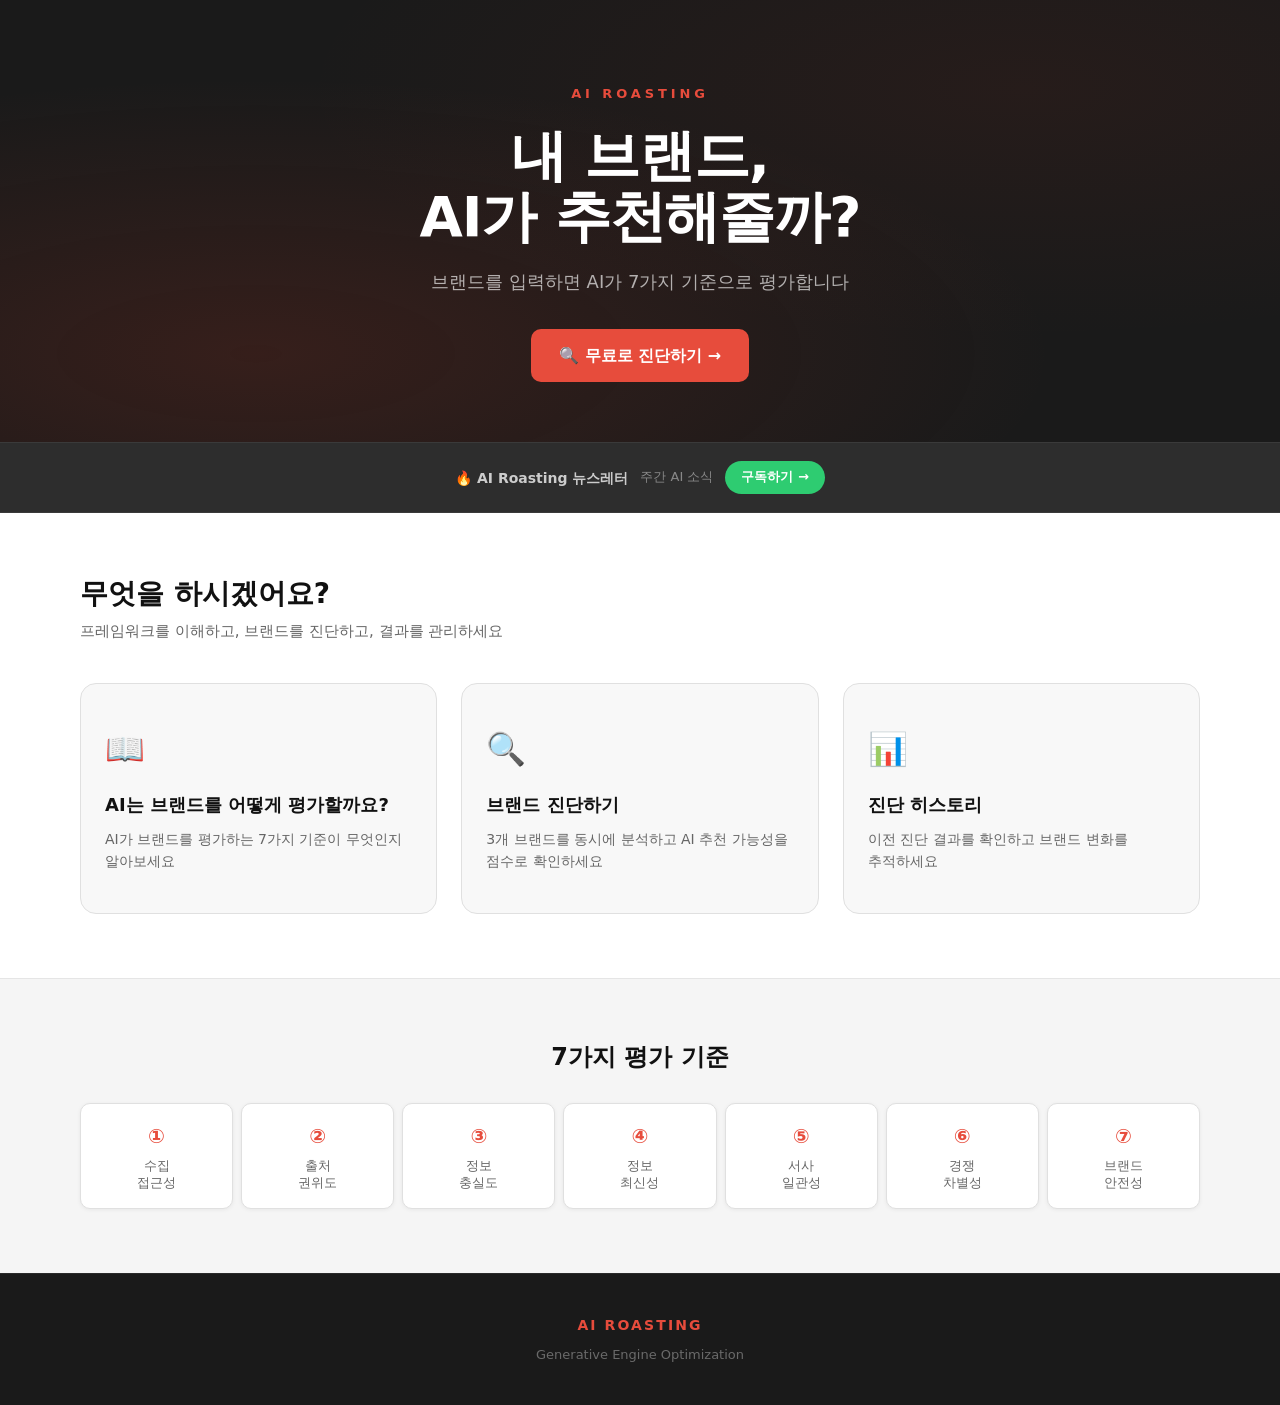
==== index.html @ 2e126e64 "Initial deploy: GEO 7-Pillar brand analysis site Co-Authored-By: Claude Sonnet 4.6 <noreply@anthropi" ====
<!DOCTYPE html>
<html lang="ko">
<head>
  <meta charset="UTF-8">
  <meta name="viewport" content="width=device-width, initial-scale=1.0">
  <title>GEO 7-Pillar 브랜드 평가</title>
  <meta name="description" content="AI가 추천하는 브랜드가 되기 위한 7가지 평가 기준. Claude AI로 브랜드를 분석하세요.">

  <!-- Open Graph -->
  <meta property="og:title" content="GEO 7-Pillar 브랜드 평가">
  <meta property="og:description" content="AI가 추천하는 브랜드가 되기 위한 7가지 평가 기준">
  <meta property="og:type" content="website">

  <!-- JSON-LD -->
  <script type="application/ld+json">
  {
    "@context": "https://schema.org",
    "@type": "WebApplication",
    "name": "GEO 7-Pillar 브랜드 평가",
    "description": "AI가 추천하는 브랜드가 되기 위한 7가지 평가 기준"
  }
  </script>

  <link rel="stylesheet" href="css/global.css">
  <link rel="stylesheet" href="css/layout.css">
  <link rel="stylesheet" href="css/components.css">
  <style>
    /* ===== 메인 페이지 전용 스타일 ===== */
    body {
      display: flex;
      flex-direction: column;
      min-height: 100vh;
    }

    /* 히어로 섹션 */
    .hero {
      background: #1a1a1a;
      position: relative;
      overflow: hidden;
      padding: 80px 0 60px;
      text-align: center;
    }

    .hero::before {
      content: '';
      position: absolute;
      top: 0; left: 0; right: 0; bottom: 0;
      background:
        radial-gradient(ellipse at 20% 80%, rgba(180, 50, 30, 0.18) 0%, transparent 55%),
        radial-gradient(ellipse at 80% 20%, rgba(180, 50, 30, 0.08) 0%, transparent 50%);
      pointer-events: none;
    }

    .hero .container {
      position: relative;
      z-index: 1;
    }

    .hero__tag {
      display: inline-block;
      font-size: 0.8125rem;
      font-weight: 700;
      letter-spacing: 0.3em;
      text-transform: uppercase;
      color: var(--red-accent);
      margin-bottom: 20px;
    }

    .hero__title {
      font-size: 3.5rem;
      font-weight: 800;
      line-height: 1.1;
      color: #ffffff;
      margin-bottom: 20px;
      letter-spacing: -0.02em;
    }

    .hero__sub {
      font-size: 1.125rem;
      color: rgba(255, 255, 255, 0.65);
      max-width: 480px;
      margin: 0 auto 32px;
    }

    .hero__cta {
      display: inline-flex;
      align-items: center;
      gap: 8px;
      padding: 14px 28px;
      background: var(--red-accent);
      color: white;
      border-radius: 10px;
      font-size: 1rem;
      font-weight: 700;
      text-decoration: none;
      transition: all var(--transition-fast);
    }

    .hero__cta:hover {
      background: var(--red-dark);
      color: white;
      transform: translateY(-2px);
      box-shadow: 0 6px 20px rgba(231, 76, 60, 0.35);
    }

    /* 뉴스레터 배너 */
    .newsletter-bar {
      background: #2d2d2d;
      border-top: 1px solid #3a3a3a;
      border-bottom: 1px solid #3a3a3a;
      padding: 18px 0;
    }

    .newsletter-bar .container {
      display: flex;
      align-items: center;
      justify-content: center;
      gap: 12px;
    }

    .newsletter-bar__label {
      font-size: 0.875rem;
      font-weight: 600;
      color: #cccccc;
      white-space: nowrap;
    }

    .newsletter-bar__desc {
      font-size: 0.8125rem;
      color: #888888;
    }

    .newsletter-bar__btn {
      display: inline-flex;
      align-items: center;
      padding: 6px 16px;
      background: var(--green-cta);
      color: white;
      border-radius: 20px;
      font-size: 0.8125rem;
      font-weight: 600;
      text-decoration: none;
      transition: all var(--transition-fast);
      white-space: nowrap;
    }

    .newsletter-bar__btn:hover {
      background: var(--green-dark);
      color: white;
    }

    /* 카드 섹션 */
    .cards-section {
      padding: 64px 0;
      flex: 1;
    }

    .cards-section__header {
      margin-bottom: 40px;
    }

    .cards-section__title {
      font-size: 1.75rem;
      font-weight: 700;
      margin-bottom: 8px;
      color: var(--text-primary);
    }

    .cards-section__title span {
      color: var(--red-accent);
    }

    .cards-section__sub {
      font-size: 0.9375rem;
      color: var(--text-muted);
    }

    /* Pillar 미리보기 */
    .pillars-preview {
      padding: 64px 0;
      background: #f5f5f5;
      border-top: 1px solid var(--border-subtle);
    }

    .pillars-preview__title {
      font-size: 1.5rem;
      font-weight: 700;
      margin-bottom: 32px;
      text-align: center;
    }

    .pillars-grid {
      display: grid;
      grid-template-columns: repeat(7, 1fr);
      gap: 8px;
    }

    .pillar-chip {
      position: relative;
      background: #ffffff;
      border: 1px solid var(--border-card);
      border-radius: 10px;
      padding: 16px 10px;
      text-align: center;
      transition: all var(--transition-base);
      box-shadow: 0 1px 4px rgba(0,0,0,0.06);
      cursor: default;
    }

    .pillar-chip:hover {
      border-color: var(--red-accent);
      transform: translateY(-2px);
      box-shadow: 0 4px 12px rgba(231,76,60,0.12);
    }

    .pillar-chip__num {
      font-size: 1.25rem;
      margin-bottom: 6px;
      color: var(--red-accent);
      font-weight: 700;
    }

    .pillar-chip__name {
      font-size: 0.8125rem;
      color: var(--text-muted);
      line-height: 1.3;
    }

    /* 말풍선 툴팁 */
    .pillar-tooltip {
      position: absolute;
      bottom: calc(100% + 14px);
      left: 50%;
      transform: translateX(-50%) translateY(6px);
      width: 240px;
      background: #ffffff;
      border: 1px solid var(--border-card);
      border-radius: 10px;
      padding: 14px 16px;
      box-shadow: 0 8px 28px rgba(0,0,0,0.13);
      opacity: 0;
      pointer-events: none;
      transition: opacity 180ms ease, transform 180ms ease;
      z-index: 200;
      text-align: left;
    }

    /* 첫 번째 칩: 툴팁 왼쪽 정렬 */
    .pillar-chip:first-child .pillar-tooltip {
      left: 0;
      transform: translateX(0) translateY(6px);
    }
    .pillar-chip:first-child:hover .pillar-tooltip {
      transform: translateX(0) translateY(0);
    }
    .pillar-chip:first-child .pillar-tooltip::before,
    .pillar-chip:first-child .pillar-tooltip::after {
      left: 20px;
    }

    /* 마지막 칩: 툴팁 오른쪽 정렬 */
    .pillar-chip:last-child .pillar-tooltip {
      left: auto;
      right: 0;
      transform: translateX(0) translateY(6px);
    }
    .pillar-chip:last-child:hover .pillar-tooltip {
      transform: translateX(0) translateY(0);
    }
    .pillar-chip:last-child .pillar-tooltip::before,
    .pillar-chip:last-child .pillar-tooltip::after {
      left: auto;
      right: 20px;
    }

    /* 아래 꼬리 (border) */
    .pillar-tooltip::before {
      content: '';
      position: absolute;
      top: 100%;
      left: 50%;
      transform: translateX(-50%);
      border-left: 9px solid transparent;
      border-right: 9px solid transparent;
      border-top: 9px solid var(--border-card);
    }

    /* 아래 꼬리 (fill) */
    .pillar-tooltip::after {
      content: '';
      position: absolute;
      top: calc(100% - 1px);
      left: 50%;
      transform: translateX(-50%);
      border-left: 8px solid transparent;
      border-right: 8px solid transparent;
      border-top: 8px solid #ffffff;
    }

    .pillar-chip:hover .pillar-tooltip {
      opacity: 1;
      transform: translateX(-50%) translateY(0);
      pointer-events: auto;
    }

    .pillar-tooltip__title {
      font-size: 0.8125rem;
      font-weight: 700;
      color: var(--red-accent);
      margin-bottom: 6px;
    }

    .pillar-tooltip__q {
      font-size: 0.75rem;
      color: var(--text-secondary);
      line-height: 1.5;
      margin-bottom: 10px;
      border-bottom: 1px solid var(--border-subtle);
      padding-bottom: 8px;
    }

    .pillar-tooltip__list {
      list-style: none;
      padding: 0;
      margin: 0;
      display: flex;
      flex-direction: column;
      gap: 4px;
    }

    .pillar-tooltip__list li {
      font-size: 0.7rem;
      color: var(--text-muted);
      padding-left: 12px;
      position: relative;
      line-height: 1.4;
    }

    .pillar-tooltip__list li::before {
      content: '·';
      position: absolute;
      left: 3px;
      color: var(--red-accent);
      font-weight: 700;
    }

    @media (max-width: 900px) {
      .hero__title { font-size: 2.25rem; }
      .pillars-grid { grid-template-columns: repeat(4, 1fr); }
      .newsletter-bar__desc { display: none; }
    }

    @media (max-width: 600px) {
      .pillars-grid { grid-template-columns: repeat(2, 1fr); }
    }
  </style>
</head>
<body>

  <!-- 히어로 섹션 -->
  <section class="hero">
    <div class="container">
      <p class="hero__tag">AI Roasting</p>
      <h1 class="hero__title">내 브랜드,<br>AI가 추천해줄까?</h1>
      <p class="hero__sub">브랜드를 입력하면 AI가 7가지 기준으로 평가합니다</p>
      <a href="diagnose.html" class="hero__cta">
        🔍 무료로 진단하기 →
      </a>
    </div>
  </section>

  <!-- 뉴스레터 배너 -->
  <div class="newsletter-bar">
    <div class="container">
      <span class="newsletter-bar__label">🔥 AI Roasting 뉴스레터</span>
      <span class="newsletter-bar__desc">주간 AI 소식</span>
      <a href="https://www.linkedin.com/newsletters/ai-%EB%A1%9C%EC%8A%A4%ED%8C%85-7321517076899127296/" class="newsletter-bar__btn" target="_blank" rel="noopener noreferrer">구독하기 →</a>
    </div>
  </div>

  <!-- 메인 카드 섹션 -->
  <section class="cards-section">
    <div class="container">
      <div class="cards-section__header">
        <h2 class="cards-section__title">무엇을 하시겠어요?</h2>
        <p class="cards-section__sub">프레임워크를 이해하고, 브랜드를 진단하고, 결과를 관리하세요</p>
      </div>

      <div class="three-card-grid">
        <a href="framework.html" class="nav-card">
          <span class="nav-card__icon">📖</span>
          <span class="nav-card__title">AI는 브랜드를 어떻게 평가할까요?</span>
          <span class="nav-card__desc">AI가 브랜드를 평가하는 7가지 기준이 무엇인지 알아보세요</span>
        </a>

        <a href="diagnose.html" class="nav-card">
          <span class="nav-card__icon">🔍</span>
          <span class="nav-card__title">브랜드 진단하기</span>
          <span class="nav-card__desc">3개 브랜드를 동시에 분석하고 AI 추천 가능성을 점수로 확인하세요</span>
        </a>

        <a href="history.html" class="nav-card">
          <span class="nav-card__icon">📊</span>
          <span class="nav-card__title">진단 히스토리</span>
          <span class="nav-card__desc">이전 진단 결과를 확인하고 브랜드 변화를 추적하세요</span>
        </a>
      </div>
    </div>
  </section>

  <!-- 7-Pillar 미리보기 -->
  <div class="pillars-preview">
    <div class="container">
      <h3 class="pillars-preview__title">7가지 평가 기준</h3>
      <div class="pillars-grid">
        <div class="pillar-chip">
          <div class="pillar-chip__num">①</div>
          <div class="pillar-chip__name">수집<br>접근성</div>
          <div class="pillar-tooltip">
            <div class="pillar-tooltip__title">① 수집 접근성</div>
            <p class="pillar-tooltip__q">AI 크롤러가 이 브랜드의 핵심 정보에 자유롭게 접근할 수 있는가?</p>
            <ul class="pillar-tooltip__list">
              <li>robots.txt가 AI 크롤러를 허용하는가</li>
              <li>구조화 데이터(JSON-LD)가 적용되어 있는가</li>
              <li>Wikipedia 등 주요 참조 문서가 존재하는가</li>
              <li>공식 SNS 계정이 활성화되어 있는가</li>
            </ul>
          </div>
        </div>
        <div class="pillar-chip">
          <div class="pillar-chip__num">②</div>
          <div class="pillar-chip__name">출처<br>권위도</div>
          <div class="pillar-tooltip">
            <div class="pillar-tooltip__title">② 출처 권위도</div>
            <p class="pillar-tooltip__q">AI가 참조하는 권위 있는 출처에서 이 브랜드를 언급하는가?</p>
            <ul class="pillar-tooltip__list">
              <li>주요 언론사의 브랜드 기사 수</li>
              <li>전문 연구기관·학술지에서의 언급</li>
              <li>정부기관·공식 단체의 인정 및 수상</li>
              <li>전문가 리뷰 및 언급 품질</li>
            </ul>
          </div>
        </div>
        <div class="pillar-chip">
          <div class="pillar-chip__num">③</div>
          <div class="pillar-chip__name">정보<br>충실도</div>
          <div class="pillar-tooltip">
            <div class="pillar-tooltip__title">③ 정보 충실도</div>
            <p class="pillar-tooltip__q">AI가 브랜드의 특성·제품·역사·가치관을 설명할 수 있을 만큼 정보가 충분한가?</p>
            <ul class="pillar-tooltip__list">
              <li>브랜드 스토리·창업 배경·가치관 설명</li>
              <li>제품/서비스 차별점의 구체적 정보</li>
              <li>고객 리뷰·사용 후기의 양과 질</li>
              <li>공식 웹사이트 콘텐츠의 완성도</li>
            </ul>
          </div>
        </div>
        <div class="pillar-chip">
          <div class="pillar-chip__num">④</div>
          <div class="pillar-chip__name">정보<br>최신성</div>
          <div class="pillar-tooltip">
            <div class="pillar-tooltip__title">④ 정보 최신성</div>
            <p class="pillar-tooltip__q">최근 6개월~1년 내 브랜드 신규 정보가 생성되고 있는가?</p>
            <ul class="pillar-tooltip__list">
              <li>최근 언론 보도·뉴스 기사 빈도</li>
              <li>SNS·블로그 콘텐츠 업데이트 주기</li>
              <li>신제품 출시·이벤트 등 최근 활동</li>
              <li>웹사이트 최종 업데이트 일자</li>
            </ul>
          </div>
        </div>
        <div class="pillar-chip">
          <div class="pillar-chip__num">⑤</div>
          <div class="pillar-chip__name">서사<br>일관성</div>
          <div class="pillar-tooltip">
            <div class="pillar-tooltip__title">⑤ 서사 일관성</div>
            <p class="pillar-tooltip__q">웹사이트·SNS·언론·리뷰 등 채널 전반에서 브랜드 메시지가 통일되어 있는가?</p>
            <ul class="pillar-tooltip__list">
              <li>공식 채널 전반의 톤앤매너 일관성</li>
              <li>외부 리뷰와 공식 메시지의 정합성</li>
              <li>시간에 따른 포지셔닝 일관성</li>
              <li>다국어 채널의 메시지 통일성</li>
            </ul>
          </div>
        </div>
        <div class="pillar-chip">
          <div class="pillar-chip__num">⑥</div>
          <div class="pillar-chip__name">경쟁<br>차별성</div>
          <div class="pillar-tooltip">
            <div class="pillar-tooltip__title">⑥ 경쟁 차별성</div>
            <p class="pillar-tooltip__q">동일 카테고리에서 AI가 이 브랜드를 경쟁사 대신 추천해야 할 이유가 있는가?</p>
            <ul class="pillar-tooltip__list">
              <li>카테고리 내 독보적 포지셔닝</li>
              <li>경쟁사와 구분되는 USP</li>
              <li>수상·인증·특허 등 객관적 차별화</li>
              <li>특정 타겟 고객에 대한 전문성</li>
            </ul>
          </div>
        </div>
        <div class="pillar-chip">
          <div class="pillar-chip__num">⑦</div>
          <div class="pillar-chip__name">브랜드<br>안전성</div>
          <div class="pillar-tooltip">
            <div class="pillar-tooltip__title">⑦ 브랜드 안전성</div>
            <p class="pillar-tooltip__q">AI가 이 브랜드를 추천했을 때 사용자에게 해를 끼칠 리스크가 없는가?</p>
            <ul class="pillar-tooltip__list">
              <li>최근 1년 내 논란·스캔들·불매운동</li>
              <li>법적 분쟁·소송·규제 위반 사례</li>
              <li>식품/의약품 등 안전 관련 이슈</li>
              <li>ESG 리스크 여부</li>
            </ul>
          </div>
        </div>
      </div>
    </div>
  </div>

  <!-- 푸터 -->
  <footer class="site-footer">
    <div class="container">
      <span class="site-footer__brand">AI ROASTING</span>
      <span class="site-footer__copy">Generative Engine Optimization</span>
    </div>
  </footer>

</body>
</html>
---- css/global.css ----
/* ===== CSS 변수 (Design Tokens) ===== */
:root {
  /* 배경 */
  --bg-primary: #ffffff;
  --bg-secondary: #fff5f5;
  --bg-card: #f8f8f8;
  --bg-card-hover: #eeeeee;
  --bg-input: #f5f5f5;
  --bg-header-gradient: linear-gradient(135deg, #ffffff 0%, #fff0f0 100%);

  /* 텍스트 */
  --text-primary: #111111;
  --text-secondary: #444444;
  --text-muted: #666666;
  --text-dim: #999999;

  /* 브랜드 색상 */
  --red-accent: #e74c3c;
  --red-dark: #c0392b;
  --green-cta: #2ecc71;
  --green-dark: #27ae60;
  --blue-info: #3498db;
  --yellow-warn: #f39c12;

  /* 브랜드별 차트 색상 */
  --brand-a: #e74c3c;
  --brand-b: #3498db;
  --brand-c: #2ecc71;

  /* 등급 색상 */
  --grade-s: #b8860b;
  --grade-a: #e74c3c;
  --grade-b: #3498db;
  --grade-c: #f39c12;
  --grade-d: #999999;

  /* 보더 */
  --border-subtle: #e5e5e5;
  --border-card: #e0e0e0;
  --border-input: #d0d0d0;
  --border-focus: #e74c3c;

  /* 간격 */
  --spacing-xs: 4px;
  --spacing-sm: 8px;
  --spacing-md: 16px;
  --spacing-lg: 24px;
  --spacing-xl: 40px;
  --spacing-xxl: 64px;

  /* 타이포 */
  --font-base: system-ui, -apple-system, 'Segoe UI', sans-serif;
  --font-mono: 'SF Mono', 'Fira Code', Consolas, monospace;

  /* 반경 */
  --radius-sm: 4px;
  --radius-md: 8px;
  --radius-lg: 12px;
  --radius-xl: 16px;
  --radius-pill: 100px;

  /* 그림자 */
  --shadow-card: 0 2px 12px rgba(0, 0, 0, 0.08);
  --shadow-hover: 0 4px 20px rgba(0, 0, 0, 0.15);
  --shadow-modal: 0 8px 40px rgba(0, 0, 0, 0.25);

  /* 트랜지션 */
  --transition-fast: 150ms ease;
  --transition-base: 250ms ease;
  --transition-slow: 400ms ease;
}

/* ===== 리셋 ===== */
*,
*::before,
*::after {
  box-sizing: border-box;
  margin: 0;
  padding: 0;
}

/* ===== 기본 타이포 ===== */
html {
  font-size: 16px;
  scroll-behavior: smooth;
}

body {
  font-family: var(--font-base);
  background-color: var(--bg-primary);
  color: var(--text-primary);
  line-height: 1.6;
  min-height: 100vh;
  -webkit-font-smoothing: antialiased;
  -moz-osx-font-smoothing: grayscale;
  word-break: keep-all;
}

h1, h2, h3, h4, h5, h6 {
  font-weight: 700;
  line-height: 1.2;
  color: var(--text-primary);
}

h1 { font-size: 2.5rem; }
h2 { font-size: 2rem; }
h3 { font-size: 1.5rem; }
h4 { font-size: 1.25rem; }

p { color: var(--text-secondary); }

a {
  color: var(--red-accent);
  text-decoration: none;
  transition: color var(--transition-fast);
}

a:hover {
  color: var(--red-dark);
}

ul, ol {
  list-style: none;
}

img {
  max-width: 100%;
  display: block;
}

button {
  font-family: var(--font-base);
  cursor: pointer;
  border: none;
  background: none;
}

input, select, textarea {
  font-family: var(--font-base);
}

/* ===== 유틸리티 ===== */
.sr-only {
  position: absolute;
  width: 1px;
  height: 1px;
  padding: 0;
  margin: -1px;
  overflow: hidden;
  clip: rect(0, 0, 0, 0);
  border: 0;
}

.text-muted { color: var(--text-muted); }
.text-accent { color: var(--red-accent); }
.text-green { color: var(--green-cta); }
.text-blue { color: var(--blue-info); }

.mt-sm { margin-top: var(--spacing-sm); }
.mt-md { margin-top: var(--spacing-md); }
.mt-lg { margin-top: var(--spacing-lg); }
.mt-xl { margin-top: var(--spacing-xl); }

/* ===== 로딩 스피너 ===== */
@keyframes spin {
  to { transform: rotate(360deg); }
}

@keyframes fadeIn {
  from { opacity: 0; transform: translateY(8px); }
  to { opacity: 1; transform: translateY(0); }
}

@keyframes pulse {
  0%, 100% { opacity: 1; }
  50% { opacity: 0.5; }
}

.animate-fade-in {
  animation: fadeIn var(--transition-slow) both;
}
---- css/layout.css ----
/* ===== 레이아웃 ===== */

/* 메인 컨테이너 */
.container {
  max-width: 1200px;
  margin: 0 auto;
  padding: 0 var(--spacing-xl);
}

.container--narrow {
  max-width: 800px;
  margin: 0 auto;
  padding: 0 var(--spacing-xl);
}

/* ===== 공통 페이지 헤더 (framework, diagnose, result, history) ===== */
.page-header {
  background: #1a1a1a;
  position: relative;
  overflow: hidden;
  padding: var(--spacing-xxl) 0;
  border-bottom: 1px solid #333333;
}

.page-header::before {
  content: '';
  position: absolute;
  top: 0;
  left: 0;
  right: 0;
  bottom: 0;
  background:
    radial-gradient(ellipse at 20% 80%, rgba(180, 50, 30, 0.22) 0%, transparent 55%),
    radial-gradient(ellipse at 80% 20%, rgba(180, 50, 30, 0.10) 0%, transparent 50%);
  pointer-events: none;
}

.page-header .container {
  position: relative;
  z-index: 1;
}

.page-header__back {
  display: inline-flex;
  align-items: center;
  gap: var(--spacing-xs);
  color: var(--red-accent);
  font-size: 0.875rem;
  font-weight: 500;
  margin-bottom: var(--spacing-lg);
  transition: opacity var(--transition-fast);
}

.page-header__back:hover {
  color: #ff7066;
  opacity: 1;
}

.page-header__title {
  font-size: 2.5rem;
  font-weight: 800;
  color: #ffffff;
  margin-bottom: var(--spacing-sm);
}

.page-header__sub {
  font-size: 1rem;
  color: rgba(255, 255, 255, 0.6);
  margin-bottom: var(--spacing-md);
}

.page-header__badge {
  display: inline-block;
  padding: 4px 14px;
  border: 1px solid rgba(255, 255, 255, 0.2);
  border-radius: var(--radius-pill);
  font-size: 0.75rem;
  color: rgba(255, 255, 255, 0.5);
  letter-spacing: 0.05em;
}

/* ===== 메인 콘텐츠 영역 ===== */
.page-main {
  padding: var(--spacing-xxl) 0;
}

.section {
  margin-bottom: var(--spacing-xxl);
}

.section__title {
  font-size: 1.5rem;
  font-weight: 700;
  margin-bottom: var(--spacing-lg);
  padding-bottom: var(--spacing-md);
  border-bottom: 1px solid var(--border-subtle);
}

/* ===== 그리드 ===== */
.three-card-grid {
  display: grid;
  grid-template-columns: repeat(3, 1fr);
  gap: var(--spacing-lg);
}

.two-col-grid {
  display: grid;
  grid-template-columns: repeat(2, 1fr);
  gap: var(--spacing-lg);
}

.auto-grid {
  display: grid;
  grid-template-columns: repeat(auto-fill, minmax(280px, 1fr));
  gap: var(--spacing-lg);
}

/* ===== 네비게이션 ===== */
.site-nav {
  background: var(--bg-card);
  border-bottom: 1px solid var(--border-subtle);
  padding: var(--spacing-md) 0;
}

.site-nav .container {
  display: flex;
  align-items: center;
  justify-content: space-between;
}

.site-nav__logo {
  font-size: 1rem;
  font-weight: 700;
  color: var(--text-primary);
  letter-spacing: -0.01em;
}

.site-nav__links {
  display: flex;
  gap: var(--spacing-lg);
}

.site-nav__links a {
  font-size: 0.875rem;
  color: var(--text-muted);
  font-weight: 500;
  transition: color var(--transition-fast);
}

.site-nav__links a:hover,
.site-nav__links a.active {
  color: var(--text-primary);
}

/* ===== 푸터 ===== */
.site-footer {
  background: #1a1a1a;
  border-top: 1px solid #2a2a2a;
  padding: 40px 0;
  margin-top: auto;
}

.site-footer .container {
  display: flex;
  flex-direction: column;
  align-items: center;
  gap: 8px;
}

.site-footer__brand {
  font-size: 0.875rem;
  font-weight: 800;
  letter-spacing: 0.15em;
  text-transform: uppercase;
  color: var(--red-accent);
}

.site-footer__copy {
  font-size: 0.8125rem;
  color: rgba(255, 255, 255, 0.35);
}

.site-footer__links {
  display: none;
}

.site-footer__links a {
  display: none;
}

/* ===== AI Engine 배너 ===== */
.ai-engine-banner {
  display: flex;
  align-items: center;
  justify-content: space-between;
  gap: var(--spacing-md);
  padding: var(--spacing-md) var(--spacing-lg);
  border: 1px solid var(--blue-info);
  border-radius: var(--radius-md);
  background: rgba(52, 152, 219, 0.08);
  margin-bottom: var(--spacing-lg);
}

.ai-engine-banner__text {
  font-size: 0.875rem;
  color: var(--blue-info);
  flex: 1;
}

.ai-engine-banner__close {
  background: none;
  border: none;
  color: var(--blue-info);
  font-size: 1rem;
  cursor: pointer;
  padding: 4px;
  border-radius: var(--radius-sm);
  opacity: 0.7;
  transition: opacity var(--transition-fast);
  flex-shrink: 0;
}

.ai-engine-banner__close:hover {
  opacity: 1;
}

/* ===== 반응형 ===== */
@media (max-width: 900px) {
  .three-card-grid {
    grid-template-columns: 1fr;
  }

  .two-col-grid {
    grid-template-columns: 1fr;
  }

  .container {
    padding: 0 var(--spacing-lg);
  }

  .page-header__title {
    font-size: 1.75rem;
  }
}
---- css/components.css ----
/* ===== 버튼 ===== */
.btn {
  display: inline-flex;
  align-items: center;
  justify-content: center;
  gap: var(--spacing-sm);
  padding: 10px 20px;
  border-radius: var(--radius-md);
  font-size: 0.9375rem;
  font-weight: 600;
  cursor: pointer;
  transition: all var(--transition-fast);
  border: 1px solid transparent;
  text-decoration: none;
  white-space: nowrap;
}

.btn:disabled {
  opacity: 0.4;
  cursor: not-allowed;
  pointer-events: none;
}

.btn--primary {
  background: var(--red-accent);
  color: white;
  border-color: var(--red-accent);
}

.btn--primary:hover {
  background: var(--red-dark);
  border-color: var(--red-dark);
  color: white;
  transform: translateY(-1px);
  box-shadow: 0 4px 12px rgba(231, 76, 60, 0.3);
}

.btn--secondary {
  background: transparent;
  color: var(--text-secondary);
  border-color: var(--border-card);
}

.btn--secondary:hover {
  background: var(--bg-card-hover);
  color: var(--text-primary);
  border-color: var(--border-input);
}

.btn--green {
  background: var(--green-cta);
  color: white;
  border-color: var(--green-cta);
}

.btn--green:hover {
  background: var(--green-dark);
  border-color: var(--green-dark);
  color: white;
  transform: translateY(-1px);
  box-shadow: 0 4px 12px rgba(46, 204, 113, 0.3);
}

.btn--danger {
  background: transparent;
  color: var(--red-accent);
  border-color: var(--red-accent);
}

.btn--danger:hover {
  background: var(--red-accent);
  color: white;
}

.btn--pill {
  border-radius: var(--radius-pill);
  padding: 8px 20px;
}

.btn--lg {
  padding: 14px 28px;
  font-size: 1rem;
}

.btn--sm {
  padding: 6px 12px;
  font-size: 0.8125rem;
}

.btn--full {
  width: 100%;
}

/* ===== 카드 ===== */
.card {
  background: var(--bg-card);
  border: 1px solid var(--border-card);
  border-radius: var(--radius-lg);
  padding: var(--spacing-lg);
  transition: all var(--transition-base);
}

.card--hover:hover {
  background: var(--bg-card-hover);
  border-color: var(--border-input);
  box-shadow: var(--shadow-hover);
  transform: translateY(-2px);
}

.card--link {
  cursor: pointer;
  display: block;
  text-decoration: none;
  color: inherit;
}

/* 메인 페이지 네비게이션 카드 */
.nav-card {
  display: flex;
  flex-direction: column;
  gap: var(--spacing-sm);
  background: var(--bg-card);
  border: 1px solid var(--border-card);
  border-radius: var(--radius-xl);
  padding: var(--spacing-xl) var(--spacing-lg);
  text-decoration: none;
  color: inherit;
  transition: all var(--transition-base);
  cursor: pointer;
}

.nav-card:hover {
  background: var(--bg-card-hover);
  border-color: var(--red-accent);
  transform: translateY(-3px);
  box-shadow: var(--shadow-hover);
  color: inherit;
}

.nav-card__icon {
  font-size: 2rem;
  margin-bottom: var(--spacing-sm);
}

.nav-card__title {
  font-size: 1.125rem;
  font-weight: 700;
  color: var(--text-primary);
}

.nav-card__desc {
  font-size: 0.875rem;
  color: var(--text-muted);
}

/* ===== 아코디언 ===== */
.accordion {
  display: flex;
  flex-direction: column;
  gap: var(--spacing-sm);
}

.accordion-item {
  background: var(--bg-card);
  border: 1px solid var(--border-card);
  border-radius: var(--radius-lg);
  overflow: hidden;
}

.accordion-item.is-open .accordion-header {
  border-bottom: 1px solid var(--border-subtle);
}

.accordion-item.is-open .accordion-arrow {
  transform: rotate(180deg);
}

.accordion-header {
  display: flex;
  align-items: center;
  justify-content: space-between;
  padding: var(--spacing-md) var(--spacing-lg);
  cursor: pointer;
  transition: background var(--transition-fast);
  border-bottom: 1px solid transparent;
}

.accordion-header:hover {
  background: var(--bg-card-hover);
}

.accordion-header__left {
  display: flex;
  align-items: center;
  gap: var(--spacing-md);
  flex: 1;
}

.accordion-header__number {
  font-size: 1.25rem;
  font-weight: 700;
  color: var(--red-accent);
  min-width: 2rem;
}

.accordion-header__info {
  flex: 1;
}

.accordion-header__name {
  font-size: 1rem;
  font-weight: 600;
  color: var(--text-primary);
}

.accordion-header__tagline {
  font-size: 0.8125rem;
  color: var(--text-muted);
}

.accordion-arrow {
  font-size: 0.75rem;
  color: var(--text-dim);
  transition: transform var(--transition-base);
  flex-shrink: 0;
}

.accordion-body {
  height: 0;
  overflow: hidden;
  transition: height var(--transition-slow);
}

.accordion-body__inner {
  padding: var(--spacing-lg);
}

/* ===== 탭 ===== */
.tab-nav {
  display: flex;
  gap: 0;
  border-bottom: 2px solid var(--border-subtle);
  margin-bottom: var(--spacing-xl);
}

.tab-btn {
  padding: 10px 20px;
  font-size: 0.9375rem;
  font-weight: 600;
  color: var(--text-muted);
  border-bottom: 2px solid transparent;
  margin-bottom: -2px;
  cursor: pointer;
  transition: all var(--transition-fast);
  background: none;
  border-top: none;
  border-left: none;
  border-right: none;
}

.tab-btn:hover {
  color: var(--text-secondary);
}

.tab-btn.active {
  color: var(--red-accent);
  border-bottom-color: var(--red-accent);
}

.tab-panel {
  display: none;
  animation: fadeIn var(--transition-base) both;
}

.tab-panel.active {
  display: block;
}

/* ===== 모달 ===== */
.modal-overlay {
  position: fixed;
  top: 0;
  left: 0;
  right: 0;
  bottom: 0;
  background: rgba(0, 0, 0, 0.75);
  display: flex;
  align-items: center;
  justify-content: center;
  z-index: 1000;
  padding: var(--spacing-lg);
  animation: fadeIn var(--transition-base) both;
}

.modal-overlay.hidden {
  display: none;
}

.modal-box {
  background: #252525;
  border: 1px solid rgba(255,255,255,0.1);
  border-radius: var(--radius-xl);
  padding: var(--spacing-xl);
  width: 100%;
  max-width: 520px;
  box-shadow: var(--shadow-modal);
}

.modal-box__title {
  font-size: 1.25rem;
  font-weight: 700;
  margin-bottom: var(--spacing-md);
  color: #ffffff;
}

.modal-box__desc {
  font-size: 0.875rem;
  color: rgba(255, 255, 255, 0.65);
  margin-bottom: var(--spacing-lg);
  line-height: 1.7;
}

.modal-box .form-group label {
  color: rgba(255, 255, 255, 0.75);
}

.modal-box .checkbox-group span {
  color: rgba(255, 255, 255, 0.65) !important;
}

.modal-box .info-box--warning {
  background: rgba(243, 156, 18, 0.15);
  border-color: rgba(243, 156, 18, 0.4);
  color: #f5c842;
}

.modal-box__actions {
  display: flex;
  gap: var(--spacing-sm);
  justify-content: flex-end;
  margin-top: var(--spacing-lg);
}

/* ===== 폼 요소 ===== */
.form-group {
  display: flex;
  flex-direction: column;
  gap: var(--spacing-sm);
  margin-bottom: var(--spacing-lg);
}

.form-group label {
  font-size: 0.875rem;
  font-weight: 600;
  color: var(--text-secondary);
}

.form-group .required {
  color: var(--red-accent);
}

.form-input {
  padding: 12px 14px;
  background: var(--bg-input);
  border: 1px solid var(--border-input);
  border-radius: var(--radius-md);
  color: var(--text-primary);
  font-size: 0.9375rem;
  transition: border-color var(--transition-fast);
  width: 100%;
}

.form-input:focus {
  outline: none;
  border-color: var(--border-focus);
}

.form-input::placeholder {
  color: var(--text-dim);
}

.form-select {
  padding: 12px 14px;
  background: var(--bg-input);
  border: 1px solid var(--border-input);
  border-radius: var(--radius-md);
  color: var(--text-primary);
  font-size: 0.9375rem;
  cursor: pointer;
  width: 100%;
  appearance: none;
  background-image: url("data:image/svg+xml,%3Csvg xmlns='http://www.w3.org/2000/svg' width='12' height='8' viewBox='0 0 12 8'%3E%3Cpath fill='%23999' d='M6 8L0 0h12z'/%3E%3C/svg%3E");
  background-repeat: no-repeat;
  background-position: right 14px center;
  padding-right: 40px;
  transition: border-color var(--transition-fast);
}

.form-select:focus {
  outline: none;
  border-color: var(--border-focus);
}

.form-select option {
  background: #2a2a2a;
}

.form-hint {
  font-size: 0.8125rem;
  color: var(--text-dim);
}

.form-error {
  font-size: 0.8125rem;
  color: var(--red-accent);
}

.checkbox-group {
  display: flex;
  align-items: center;
  gap: var(--spacing-sm);
  cursor: pointer;
}

.checkbox-group input[type="checkbox"] {
  width: 16px;
  height: 16px;
  accent-color: var(--red-accent);
  cursor: pointer;
}

/* ===== 뱃지 ===== */
.badge {
  display: inline-block;
  padding: 3px 10px;
  border-radius: var(--radius-pill);
  font-size: 0.75rem;
  font-weight: 600;
  letter-spacing: 0.03em;
}

.badge--default {
  background: var(--border-subtle);
  color: var(--text-muted);
}

.badge--red {
  background: rgba(231, 76, 60, 0.15);
  color: var(--red-accent);
  border: 1px solid rgba(231, 76, 60, 0.3);
}

.badge--green {
  background: rgba(46, 204, 113, 0.15);
  color: var(--green-cta);
  border: 1px solid rgba(46, 204, 113, 0.3);
}

.badge--blue {
  background: rgba(52, 152, 219, 0.15);
  color: var(--blue-info);
  border: 1px solid rgba(52, 152, 219, 0.3);
}

/* 등급 뱃지 */
.grade-badge {
  display: inline-flex;
  align-items: center;
  justify-content: center;
  width: 36px;
  height: 36px;
  border-radius: 50%;
  font-size: 1rem;
  font-weight: 800;
}

.grade-S { background: rgba(255, 215, 0, 0.15); color: var(--grade-s); border: 2px solid var(--grade-s); }
.grade-A { background: rgba(231, 76, 60, 0.15); color: var(--grade-a); border: 2px solid var(--grade-a); }
.grade-B { background: rgba(52, 152, 219, 0.15); color: var(--grade-b); border: 2px solid var(--grade-b); }
.grade-C { background: rgba(243, 156, 18, 0.15); color: var(--grade-c); border: 2px solid var(--grade-c); }
.grade-D { background: rgba(153, 153, 153, 0.15); color: var(--grade-d); border: 2px solid var(--grade-d); }

/* ===== 점수 카드 (결과 페이지) ===== */
.score-card {
  background: var(--bg-card);
  border: 1px solid var(--border-card);
  border-radius: var(--radius-lg);
  padding: var(--spacing-lg);
  text-align: center;
}

.score-card__brand {
  font-size: 1.125rem;
  font-weight: 700;
  margin-bottom: var(--spacing-sm);
}

.score-card__geo {
  font-size: 2rem;
  font-weight: 800;
  color: var(--text-primary);
  line-height: 1;
}

.score-card__geo-label {
  font-size: 0.75rem;
  color: var(--text-muted);
  margin-bottom: var(--spacing-md);
}

.score-card__ars {
  font-size: 1.5rem;
  font-weight: 800;
}

.score-card__ars-label {
  font-size: 0.75rem;
  color: var(--text-muted);
}

/* ===== 로딩 스피너 ===== */
.spinner {
  display: inline-block;
  width: 20px;
  height: 20px;
  border: 2px solid var(--border-subtle);
  border-top-color: var(--red-accent);
  border-radius: 50%;
  animation: spin 0.7s linear infinite;
}

.spinner--lg {
  width: 40px;
  height: 40px;
  border-width: 3px;
}

/* ===== 로딩 상태 ===== */
.loading-state {
  text-align: center;
  padding: var(--spacing-xxl) var(--spacing-lg);
}

.loading-state__title {
  font-size: 1.25rem;
  font-weight: 700;
  margin-bottom: var(--spacing-lg);
  color: var(--text-primary);
}

.loading-state__brands {
  display: flex;
  flex-direction: column;
  gap: var(--spacing-sm);
  max-width: 360px;
  margin: 0 auto var(--spacing-lg);
}

.brand-status {
  display: flex;
  align-items: center;
  gap: var(--spacing-sm);
  padding: var(--spacing-sm) var(--spacing-md);
  background: var(--bg-card);
  border-radius: var(--radius-md);
  font-size: 0.875rem;
  color: var(--text-secondary);
}

.brand-status--done {
  color: var(--green-cta);
}

.brand-status--error {
  color: var(--red-accent);
}

.loading-state__note {
  font-size: 0.8125rem;
  color: var(--text-dim);
}

/* ===== Pillar 테이블 ===== */
.pillar-table {
  width: 100%;
  border-collapse: collapse;
  font-size: 0.875rem;
}

.pillar-table th,
.pillar-table td {
  padding: 10px 12px;
  text-align: center;
  border-bottom: 1px solid var(--border-subtle);
}

.pillar-table th {
  font-weight: 600;
  color: var(--text-muted);
  font-size: 0.8125rem;
  text-transform: uppercase;
  letter-spacing: 0.05em;
}

.pillar-table th:first-child,
.pillar-table td:first-child {
  text-align: left;
  font-weight: 600;
  color: var(--text-secondary);
}

.pillar-table tbody tr:hover {
  background: var(--bg-card-hover);
}

.score-cell {
  font-weight: 700;
  font-size: 1rem;
  position: relative;
  cursor: help;
}

.score-cell--high { color: var(--green-cta); }
.score-cell--mid { color: var(--yellow-warn); }
.score-cell--low { color: var(--red-accent); }

/* 툴팁 */
.score-cell::after {
  content: attr(data-reason);
  position: absolute;
  bottom: calc(100% + 8px);
  left: 50%;
  transform: translateX(-50%);
  background: #333;
  color: var(--text-secondary);
  font-size: 0.75rem;
  font-weight: 400;
  padding: 6px 10px;
  border-radius: var(--radius-sm);
  white-space: normal;
  width: 200px;
  text-align: left;
  pointer-events: none;
  opacity: 0;
  transition: opacity var(--transition-fast);
  z-index: 10;
  border: 1px solid var(--border-card);
}

.score-cell:hover::after {
  opacity: 1;
}

/* ===== 히스토리 카드 ===== */
.history-card {
  display: block;
  background: var(--bg-card);
  border: 1px solid var(--border-card);
  border-radius: var(--radius-lg);
  padding: var(--spacing-lg);
  text-decoration: none;
  color: inherit;
  transition: all var(--transition-base);
  position: relative;
}

.history-card:hover {
  background: var(--bg-card-hover);
  border-color: var(--border-input);
  box-shadow: var(--shadow-hover);
  transform: translateY(-2px);
  color: inherit;
}

.history-card__date {
  font-size: 0.75rem;
  color: var(--text-dim);
  margin-bottom: var(--spacing-xs);
}

.history-card__industry {
  font-size: 0.8125rem;
  color: var(--red-accent);
  font-weight: 600;
  margin-bottom: var(--spacing-sm);
}

.history-card__brands {
  font-size: 0.9375rem;
  font-weight: 700;
  color: var(--text-primary);
  margin-bottom: var(--spacing-md);
}

.history-card__grades {
  display: flex;
  gap: var(--spacing-sm);
  flex-wrap: wrap;
  margin-bottom: var(--spacing-sm);
}

.history-card__grade-item {
  display: flex;
  align-items: center;
  gap: 4px;
  font-size: 0.8125rem;
  color: var(--text-secondary);
}

.history-card__delete {
  position: absolute;
  top: var(--spacing-md);
  right: var(--spacing-md);
  padding: 4px 8px;
  background: transparent;
  border: 1px solid var(--border-subtle);
  border-radius: var(--radius-sm);
  color: var(--text-dim);
  font-size: 0.75rem;
  cursor: pointer;
  transition: all var(--transition-fast);
}

.history-card__delete:hover {
  border-color: var(--red-accent);
  color: var(--red-accent);
}

/* ===== 빈 상태 ===== */
.empty-state {
  text-align: center;
  padding: var(--spacing-xxl) var(--spacing-lg);
  color: var(--text-muted);
}

.empty-state__icon {
  font-size: 3rem;
  margin-bottom: var(--spacing-md);
}

.empty-state__title {
  font-size: 1.25rem;
  font-weight: 600;
  color: var(--text-secondary);
  margin-bottom: var(--spacing-sm);
}

.empty-state__desc {
  font-size: 0.875rem;
  margin-bottom: var(--spacing-lg);
}

/* ===== 에러 상태 ===== */
.error-state {
  text-align: center;
  padding: var(--spacing-xxl) var(--spacing-lg);
}

.error-state__icon {
  font-size: 3rem;
  margin-bottom: var(--spacing-md);
}

.error-state__title {
  font-size: 1.25rem;
  font-weight: 700;
  color: var(--text-primary);
  margin-bottom: var(--spacing-sm);
}

.error-state__desc {
  font-size: 0.875rem;
  color: var(--text-muted);
  margin-bottom: var(--spacing-lg);
}

/* ===== 알림 / 인포 박스 ===== */
.info-box {
  padding: var(--spacing-md) var(--spacing-lg);
  border-radius: var(--radius-md);
  font-size: 0.875rem;
  margin-bottom: var(--spacing-lg);
}

.info-box--warning {
  background: rgba(243, 156, 18, 0.1);
  border: 1px solid rgba(243, 156, 18, 0.3);
  color: var(--yellow-warn);
}

.info-box--success {
  background: rgba(46, 204, 113, 0.1);
  border: 1px solid rgba(46, 204, 113, 0.3);
  color: var(--green-cta);
}

.info-box--error {
  background: rgba(231, 76, 60, 0.1);
  border: 1px solid rgba(231, 76, 60, 0.3);
  color: var(--red-accent);
}

/* ===== 개선 카드 ===== */
.improvement-card {
  background: var(--bg-card);
  border: 1px solid var(--border-card);
  border-radius: var(--radius-lg);
  padding: var(--spacing-lg);
  margin-bottom: var(--spacing-md);
}

.improvement-card--veto {
  border-left: 3px solid var(--red-accent);
}

.improvement-card__header {
  display: flex;
  align-items: center;
  gap: var(--spacing-sm);
  margin-bottom: var(--spacing-md);
}

.improvement-card__pillar {
  font-size: 0.875rem;
  font-weight: 600;
  color: var(--text-secondary);
}

.improvement-card__score {
  font-size: 1.5rem;
  font-weight: 800;
}

.improvement-card__actions {
  display: flex;
  flex-direction: column;
  gap: var(--spacing-sm);
}

.improvement-card__action-item {
  display: flex;
  gap: var(--spacing-sm);
  font-size: 0.875rem;
  color: var(--text-secondary);
  line-height: 1.5;
}

.improvement-card__action-item::before {
  content: '▸';
  color: var(--red-accent);
  flex-shrink: 0;
  margin-top: 1px;
}

/* ===== 쿼리 태그 ===== */
.query-tags {
  display: flex;
  flex-wrap: wrap;
  gap: var(--spacing-sm);
}

.query-tag {
  padding: 6px 12px;
  background: var(--bg-card);
  border: 1px solid var(--border-card);
  border-radius: var(--radius-pill);
  font-size: 0.8125rem;
  color: var(--text-secondary);
}

/* ===== 하단 액션 바 ===== */
.action-bar {
  display: flex;
  align-items: center;
  justify-content: space-between;
  gap: var(--spacing-md);
  padding: var(--spacing-lg) 0;
  border-top: 1px solid var(--border-subtle);
  margin-top: var(--spacing-xl);
}

.action-bar__left,
.action-bar__right {
  display: flex;
  gap: var(--spacing-sm);
}
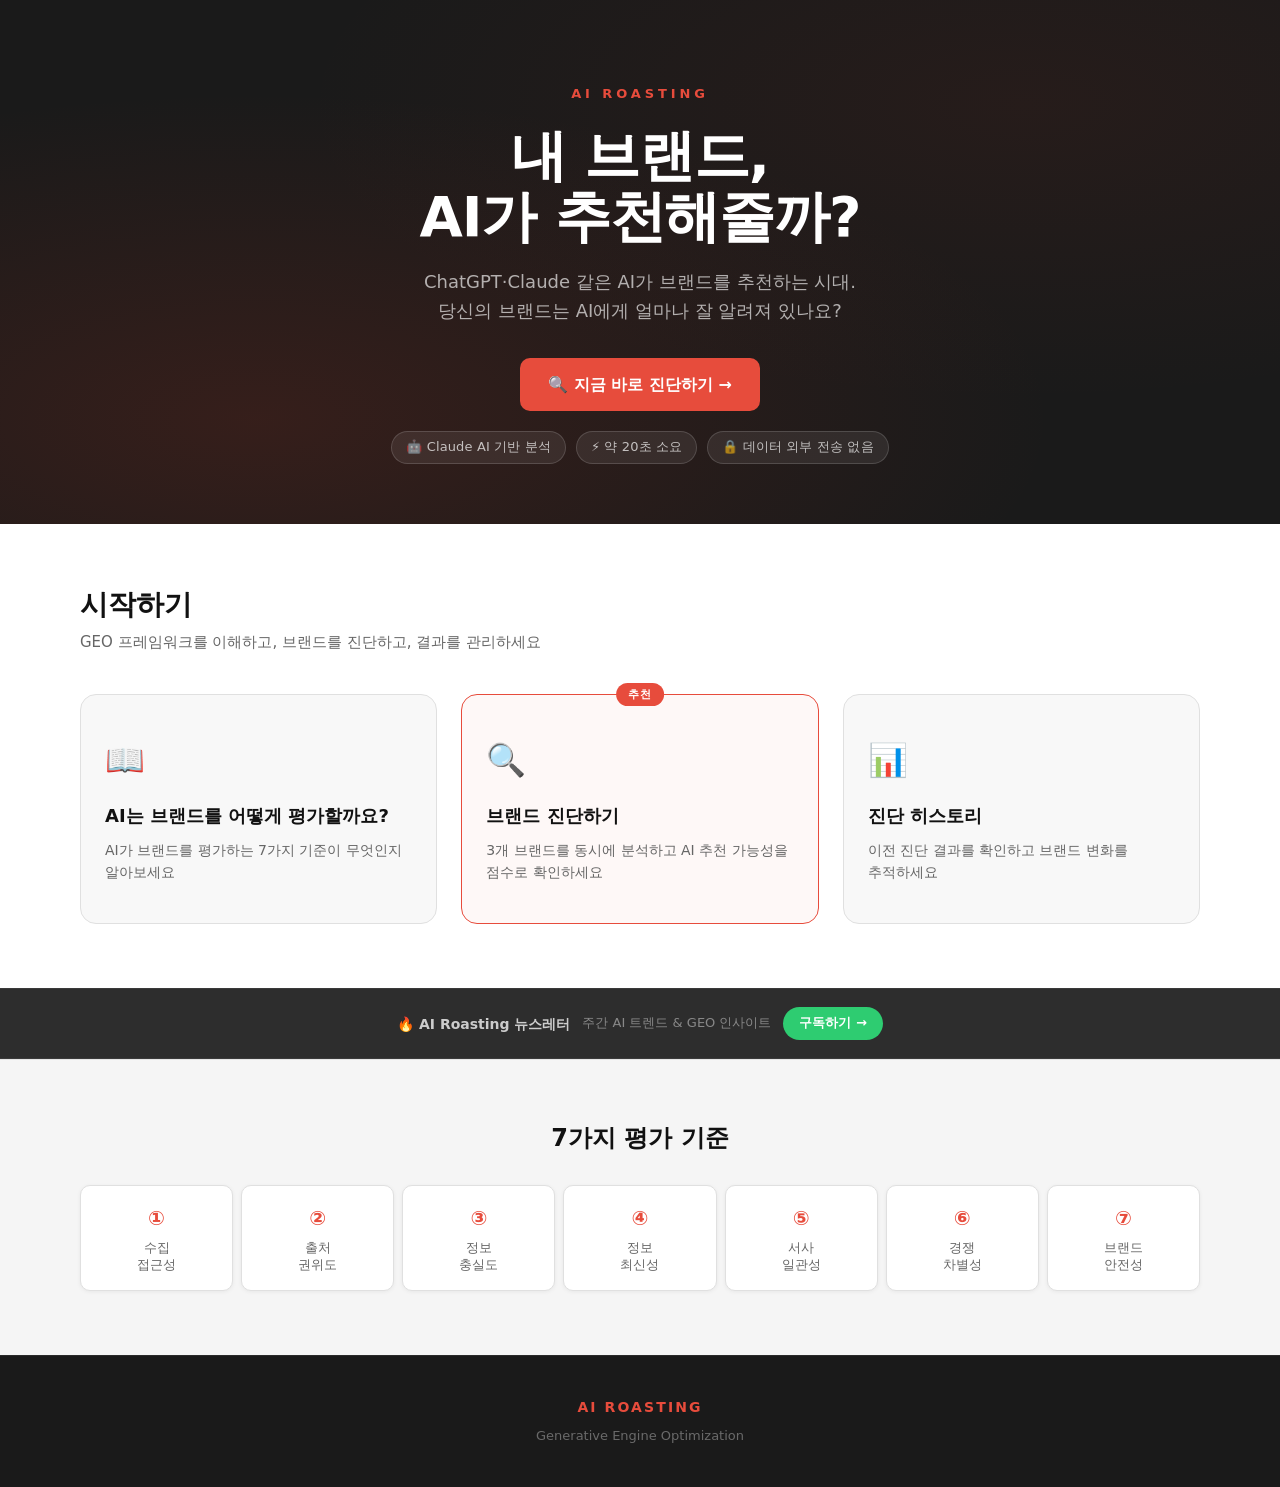
==== commit 474663f9: "Overhaul all pages: UX, strategy, and onboarding improvements - index: hero copy rewrite (why GEO ma" ====
--- a/index.html
+++ b/index.html
@@ -101,6 +101,28 @@
       color: white;
       transform: translateY(-2px);
       box-shadow: 0 6px 20px rgba(231, 76, 60, 0.35);
+    }
+
+    .hero__badges {
+      display: flex;
+      align-items: center;
+      justify-content: center;
+      gap: 10px;
+      margin-top: 20px;
+      flex-wrap: wrap;
+    }
+
+    .hero__badge {
+      display: inline-flex;
+      align-items: center;
+      gap: 4px;
+      padding: 5px 14px;
+      background: rgba(255,255,255,0.08);
+      border: 1px solid rgba(255,255,255,0.15);
+      border-radius: 100px;
+      font-size: 0.8125rem;
+      color: rgba(255,255,255,0.7);
+      letter-spacing: 0.01em;
     }
 
     /* 뉴스레터 배너 */
@@ -344,6 +366,33 @@
       font-weight: 700;
     }
 
+    /* 진단하기 카드 강조 */
+    .nav-card--featured {
+      border-color: var(--red-accent);
+      background: rgba(231, 76, 60, 0.04);
+      position: relative;
+    }
+
+    .nav-card--featured:hover {
+      background: rgba(231, 76, 60, 0.08);
+      box-shadow: 0 6px 24px rgba(231, 76, 60, 0.18);
+    }
+
+    .nav-card__featured-tag {
+      position: absolute;
+      top: -12px;
+      left: 50%;
+      transform: translateX(-50%);
+      background: var(--red-accent);
+      color: white;
+      font-size: 0.6875rem;
+      font-weight: 700;
+      padding: 3px 12px;
+      border-radius: 100px;
+      letter-spacing: 0.08em;
+      white-space: nowrap;
+    }
+
     @media (max-width: 900px) {
       .hero__title { font-size: 2.25rem; }
       .pillars-grid { grid-template-columns: repeat(4, 1fr); }
@@ -362,28 +411,24 @@
     <div class="container">
       <p class="hero__tag">AI Roasting</p>
       <h1 class="hero__title">내 브랜드,<br>AI가 추천해줄까?</h1>
-      <p class="hero__sub">브랜드를 입력하면 AI가 7가지 기준으로 평가합니다</p>
+        <p class="hero__sub">ChatGPT·Claude 같은 AI가 브랜드를 추천하는 시대.<br>당신의 브랜드는 AI에게 얼마나 잘 알려져 있나요?</p>
       <a href="diagnose.html" class="hero__cta">
-        🔍 무료로 진단하기 →
+        🔍 지금 바로 진단하기 →
       </a>
+      <div class="hero__badges">
+        <span class="hero__badge">🤖 Claude AI 기반 분석</span>
+        <span class="hero__badge">⚡ 약 20초 소요</span>
+        <span class="hero__badge">🔒 데이터 외부 전송 없음</span>
+      </div>
     </div>
   </section>
-
-  <!-- 뉴스레터 배너 -->
-  <div class="newsletter-bar">
-    <div class="container">
-      <span class="newsletter-bar__label">🔥 AI Roasting 뉴스레터</span>
-      <span class="newsletter-bar__desc">주간 AI 소식</span>
-      <a href="https://www.linkedin.com/newsletters/ai-%EB%A1%9C%EC%8A%A4%ED%8C%85-7321517076899127296/" class="newsletter-bar__btn" target="_blank" rel="noopener noreferrer">구독하기 →</a>
-    </div>
-  </div>
 
   <!-- 메인 카드 섹션 -->
   <section class="cards-section">
     <div class="container">
       <div class="cards-section__header">
-        <h2 class="cards-section__title">무엇을 하시겠어요?</h2>
-        <p class="cards-section__sub">프레임워크를 이해하고, 브랜드를 진단하고, 결과를 관리하세요</p>
+        <h2 class="cards-section__title">시작하기</h2>
+        <p class="cards-section__sub">GEO 프레임워크를 이해하고, 브랜드를 진단하고, 결과를 관리하세요</p>
       </div>
 
       <div class="three-card-grid">
@@ -393,7 +438,8 @@
           <span class="nav-card__desc">AI가 브랜드를 평가하는 7가지 기준이 무엇인지 알아보세요</span>
         </a>
 
-        <a href="diagnose.html" class="nav-card">
+        <a href="diagnose.html" class="nav-card nav-card--featured">
+          <span class="nav-card__featured-tag">추천</span>
           <span class="nav-card__icon">🔍</span>
           <span class="nav-card__title">브랜드 진단하기</span>
           <span class="nav-card__desc">3개 브랜드를 동시에 분석하고 AI 추천 가능성을 점수로 확인하세요</span>
@@ -408,6 +454,15 @@
     </div>
   </section>
 
+  <!-- 뉴스레터 배너 (카드 섹션 이후로 이동) -->
+  <div class="newsletter-bar">
+    <div class="container">
+      <span class="newsletter-bar__label">🔥 AI Roasting 뉴스레터</span>
+      <span class="newsletter-bar__desc">주간 AI 트렌드 & GEO 인사이트</span>
+      <a href="https://www.linkedin.com/newsletters/ai-%EB%A1%9C%EC%8A%A4%ED%8C%85-7321517076899127296/" class="newsletter-bar__btn" target="_blank" rel="noopener noreferrer">구독하기 →</a>
+    </div>
+  </div>
+
   <!-- 7-Pillar 미리보기 -->
   <div class="pillars-preview">
     <div class="container">
--- a/css/components.css
+++ b/css/components.css
@@ -624,31 +624,23 @@
 .score-cell--mid { color: var(--yellow-warn); }
 .score-cell--low { color: var(--red-accent); }
 
-/* 툴팁 */
-.score-cell::after {
-  content: attr(data-reason);
-  position: absolute;
-  bottom: calc(100% + 8px);
-  left: 50%;
-  transform: translateX(-50%);
+/* 툴팁 - JS로 대체됨 */
+#score-tooltip {
+  position: fixed;
   background: #333;
-  color: var(--text-secondary);
-  font-size: 0.75rem;
+  color: #ffffff;
+  font-size: 0.8125rem;
   font-weight: 400;
-  padding: 6px 10px;
+  padding: 8px 12px;
   border-radius: var(--radius-sm);
   white-space: normal;
-  width: 200px;
+  width: 220px;
   text-align: left;
   pointer-events: none;
-  opacity: 0;
-  transition: opacity var(--transition-fast);
-  z-index: 10;
-  border: 1px solid var(--border-card);
-}
-
-.score-cell:hover::after {
-  opacity: 1;
+  z-index: 9999;
+  border: 1px solid #555;
+  line-height: 1.5;
+  display: none;
 }
 
 /* ===== 히스토리 카드 ===== */
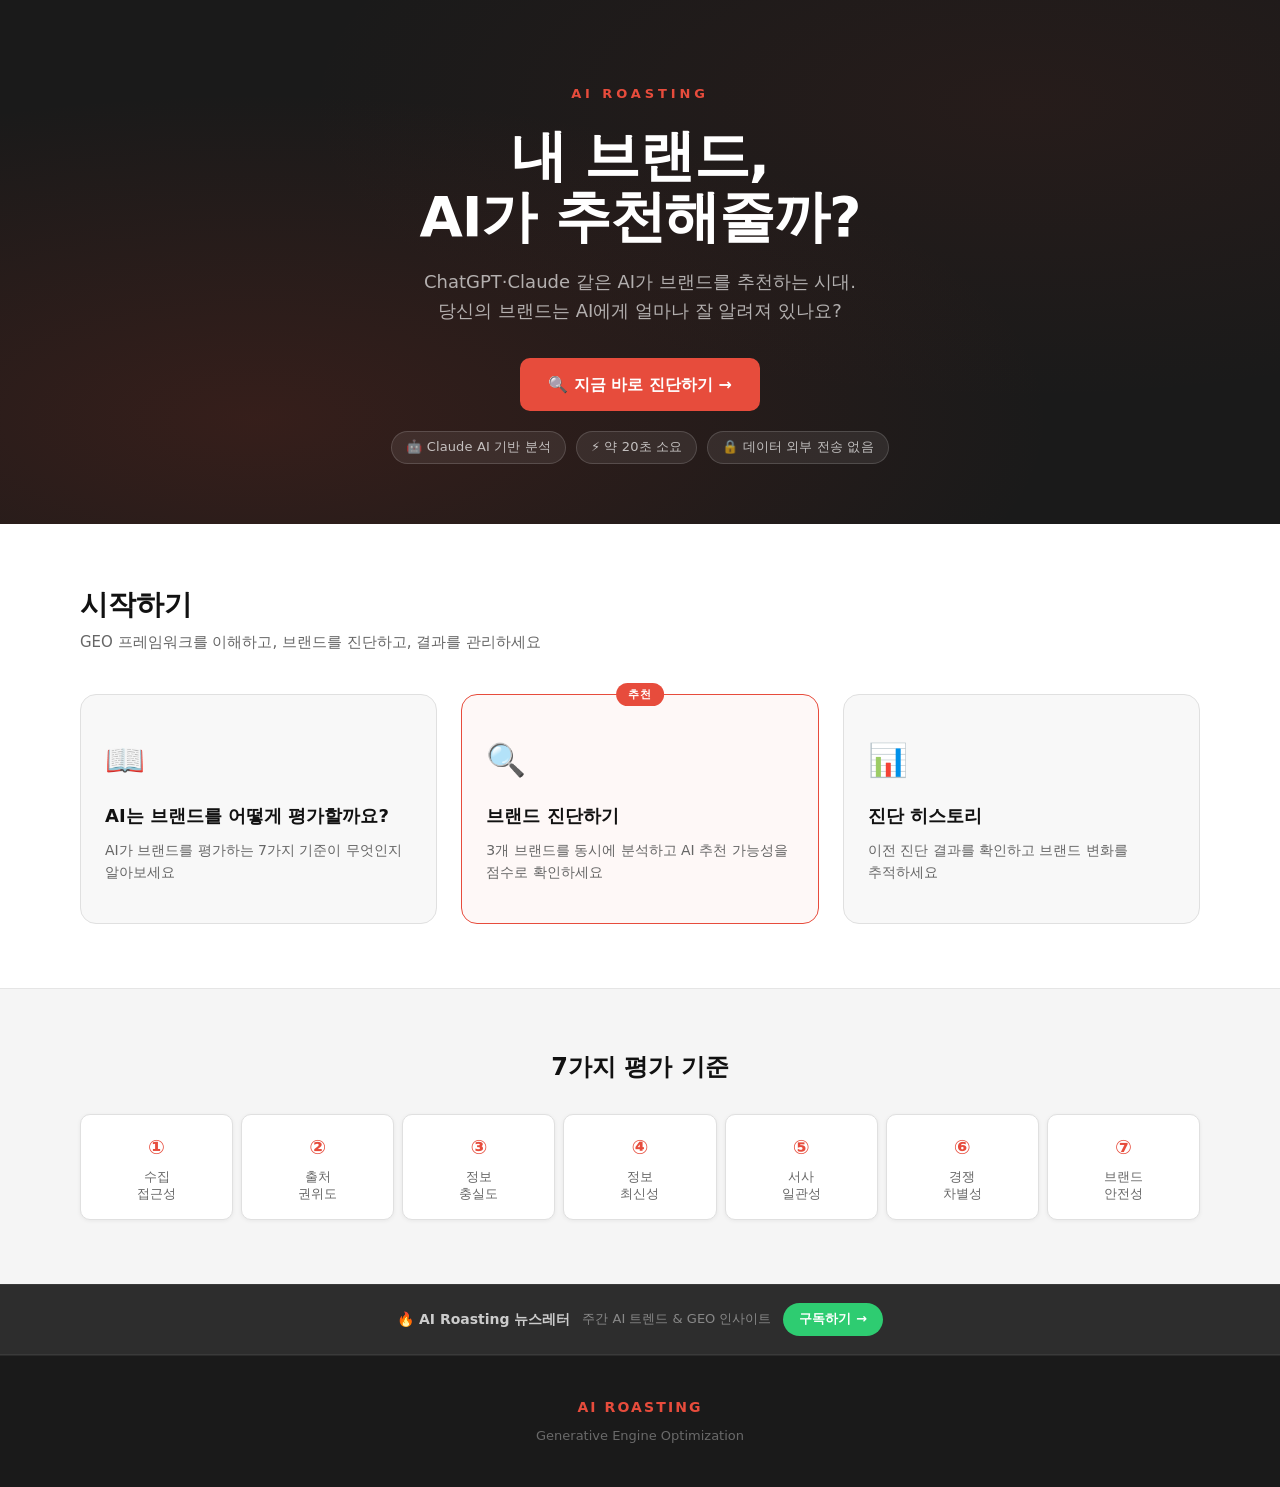
==== commit e51239d0: "Fix chart labels, newsletter position, API modal UX, and tab order - index.html: Move newsletter bar" ====
--- a/index.html
+++ b/index.html
@@ -454,7 +454,114 @@
     </div>
   </section>
 
-  <!-- 뉴스레터 배너 (카드 섹션 이후로 이동) -->
+  <!-- 7-Pillar 미리보기 -->
+  <div class="pillars-preview">
+    <div class="container">
+      <h3 class="pillars-preview__title">7가지 평가 기준</h3>
+      <div class="pillars-grid">
+        <div class="pillar-chip">
+          <div class="pillar-chip__num">①</div>
+          <div class="pillar-chip__name">수집<br>접근성</div>
+          <div class="pillar-tooltip">
+            <div class="pillar-tooltip__title">① 수집 접근성</div>
+            <p class="pillar-tooltip__q">AI 크롤러가 이 브랜드의 핵심 정보에 자유롭게 접근할 수 있는가?</p>
+            <ul class="pillar-tooltip__list">
+              <li>robots.txt가 AI 크롤러를 허용하는가</li>
+              <li>구조화 데이터(JSON-LD)가 적용되어 있는가</li>
+              <li>Wikipedia 등 주요 참조 문서가 존재하는가</li>
+              <li>공식 SNS 계정이 활성화되어 있는가</li>
+            </ul>
+          </div>
+        </div>
+        <div class="pillar-chip">
+          <div class="pillar-chip__num">②</div>
+          <div class="pillar-chip__name">출처<br>권위도</div>
+          <div class="pillar-tooltip">
+            <div class="pillar-tooltip__title">② 출처 권위도</div>
+            <p class="pillar-tooltip__q">AI가 참조하는 권위 있는 출처에서 이 브랜드를 언급하는가?</p>
+            <ul class="pillar-tooltip__list">
+              <li>주요 언론사의 브랜드 기사 수</li>
+              <li>전문 연구기관·학술지에서의 언급</li>
+              <li>정부기관·공식 단체의 인정 및 수상</li>
+              <li>전문가 리뷰 및 언급 품질</li>
+            </ul>
+          </div>
+        </div>
+        <div class="pillar-chip">
+          <div class="pillar-chip__num">③</div>
+          <div class="pillar-chip__name">정보<br>충실도</div>
+          <div class="pillar-tooltip">
+            <div class="pillar-tooltip__title">③ 정보 충실도</div>
+            <p class="pillar-tooltip__q">AI가 브랜드의 특성·제품·역사·가치관을 설명할 수 있을 만큼 정보가 충분한가?</p>
+            <ul class="pillar-tooltip__list">
+              <li>브랜드 스토리·창업 배경·가치관 설명</li>
+              <li>제품/서비스 차별점의 구체적 정보</li>
+              <li>고객 리뷰·사용 후기의 양과 질</li>
+              <li>공식 웹사이트 콘텐츠의 완성도</li>
+            </ul>
+          </div>
+        </div>
+        <div class="pillar-chip">
+          <div class="pillar-chip__num">④</div>
+          <div class="pillar-chip__name">정보<br>최신성</div>
+          <div class="pillar-tooltip">
+            <div class="pillar-tooltip__title">④ 정보 최신성</div>
+            <p class="pillar-tooltip__q">최근 6개월~1년 내 브랜드 신규 정보가 생성되고 있는가?</p>
+            <ul class="pillar-tooltip__list">
+              <li>최근 언론 보도·뉴스 기사 빈도</li>
+              <li>SNS·블로그 콘텐츠 업데이트 주기</li>
+              <li>신제품 출시·이벤트 등 최근 활동</li>
+              <li>웹사이트 최종 업데이트 일자</li>
+            </ul>
+          </div>
+        </div>
+        <div class="pillar-chip">
+          <div class="pillar-chip__num">⑤</div>
+          <div class="pillar-chip__name">서사<br>일관성</div>
+          <div class="pillar-tooltip">
+            <div class="pillar-tooltip__title">⑤ 서사 일관성</div>
+            <p class="pillar-tooltip__q">웹사이트·SNS·언론·리뷰 등 채널 전반에서 브랜드 메시지가 통일되어 있는가?</p>
+            <ul class="pillar-tooltip__list">
+              <li>공식 채널 전반의 톤앤매너 일관성</li>
+              <li>외부 리뷰와 공식 메시지의 정합성</li>
+              <li>시간에 따른 포지셔닝 일관성</li>
+              <li>다국어 채널의 메시지 통일성</li>
+            </ul>
+          </div>
+        </div>
+        <div class="pillar-chip">
+          <div class="pillar-chip__num">⑥</div>
+          <div class="pillar-chip__name">경쟁<br>차별성</div>
+          <div class="pillar-tooltip">
+            <div class="pillar-tooltip__title">⑥ 경쟁 차별성</div>
+            <p class="pillar-tooltip__q">동일 카테고리에서 AI가 이 브랜드를 경쟁사 대신 추천해야 할 이유가 있는가?</p>
+            <ul class="pillar-tooltip__list">
+              <li>카테고리 내 독보적 포지셔닝</li>
+              <li>경쟁사와 구분되는 USP</li>
+              <li>수상·인증·특허 등 객관적 차별화</li>
+              <li>특정 타겟 고객에 대한 전문성</li>
+            </ul>
+          </div>
+        </div>
+        <div class="pillar-chip">
+          <div class="pillar-chip__num">⑦</div>
+          <div class="pillar-chip__name">브랜드<br>안전성</div>
+          <div class="pillar-tooltip">
+            <div class="pillar-tooltip__title">⑦ 브랜드 안전성</div>
+            <p class="pillar-tooltip__q">AI가 이 브랜드를 추천했을 때 사용자에게 해를 끼칠 리스크가 없는가?</p>
+            <ul class="pillar-tooltip__list">
+              <li>최근 1년 내 논란·스캔들·불매운동</li>
+              <li>법적 분쟁·소송·규제 위반 사례</li>
+              <li>식품/의약품 등 안전 관련 이슈</li>
+              <li>ESG 리스크 여부</li>
+            </ul>
+          </div>
+        </div>
+      </div>
+    </div>
+  </div>
+
+  <!-- 뉴스레터 배너 -->
   <div class="newsletter-bar">
     <div class="container">
       <span class="newsletter-bar__label">🔥 AI Roasting 뉴스레터</span>
@@ -463,113 +570,6 @@
     </div>
   </div>
 
-  <!-- 7-Pillar 미리보기 -->
-  <div class="pillars-preview">
-    <div class="container">
-      <h3 class="pillars-preview__title">7가지 평가 기준</h3>
-      <div class="pillars-grid">
-        <div class="pillar-chip">
-          <div class="pillar-chip__num">①</div>
-          <div class="pillar-chip__name">수집<br>접근성</div>
-          <div class="pillar-tooltip">
-            <div class="pillar-tooltip__title">① 수집 접근성</div>
-            <p class="pillar-tooltip__q">AI 크롤러가 이 브랜드의 핵심 정보에 자유롭게 접근할 수 있는가?</p>
-            <ul class="pillar-tooltip__list">
-              <li>robots.txt가 AI 크롤러를 허용하는가</li>
-              <li>구조화 데이터(JSON-LD)가 적용되어 있는가</li>
-              <li>Wikipedia 등 주요 참조 문서가 존재하는가</li>
-              <li>공식 SNS 계정이 활성화되어 있는가</li>
-            </ul>
-          </div>
-        </div>
-        <div class="pillar-chip">
-          <div class="pillar-chip__num">②</div>
-          <div class="pillar-chip__name">출처<br>권위도</div>
-          <div class="pillar-tooltip">
-            <div class="pillar-tooltip__title">② 출처 권위도</div>
-            <p class="pillar-tooltip__q">AI가 참조하는 권위 있는 출처에서 이 브랜드를 언급하는가?</p>
-            <ul class="pillar-tooltip__list">
-              <li>주요 언론사의 브랜드 기사 수</li>
-              <li>전문 연구기관·학술지에서의 언급</li>
-              <li>정부기관·공식 단체의 인정 및 수상</li>
-              <li>전문가 리뷰 및 언급 품질</li>
-            </ul>
-          </div>
-        </div>
-        <div class="pillar-chip">
-          <div class="pillar-chip__num">③</div>
-          <div class="pillar-chip__name">정보<br>충실도</div>
-          <div class="pillar-tooltip">
-            <div class="pillar-tooltip__title">③ 정보 충실도</div>
-            <p class="pillar-tooltip__q">AI가 브랜드의 특성·제품·역사·가치관을 설명할 수 있을 만큼 정보가 충분한가?</p>
-            <ul class="pillar-tooltip__list">
-              <li>브랜드 스토리·창업 배경·가치관 설명</li>
-              <li>제품/서비스 차별점의 구체적 정보</li>
-              <li>고객 리뷰·사용 후기의 양과 질</li>
-              <li>공식 웹사이트 콘텐츠의 완성도</li>
-            </ul>
-          </div>
-        </div>
-        <div class="pillar-chip">
-          <div class="pillar-chip__num">④</div>
-          <div class="pillar-chip__name">정보<br>최신성</div>
-          <div class="pillar-tooltip">
-            <div class="pillar-tooltip__title">④ 정보 최신성</div>
-            <p class="pillar-tooltip__q">최근 6개월~1년 내 브랜드 신규 정보가 생성되고 있는가?</p>
-            <ul class="pillar-tooltip__list">
-              <li>최근 언론 보도·뉴스 기사 빈도</li>
-              <li>SNS·블로그 콘텐츠 업데이트 주기</li>
-              <li>신제품 출시·이벤트 등 최근 활동</li>
-              <li>웹사이트 최종 업데이트 일자</li>
-            </ul>
-          </div>
-        </div>
-        <div class="pillar-chip">
-          <div class="pillar-chip__num">⑤</div>
-          <div class="pillar-chip__name">서사<br>일관성</div>
-          <div class="pillar-tooltip">
-            <div class="pillar-tooltip__title">⑤ 서사 일관성</div>
-            <p class="pillar-tooltip__q">웹사이트·SNS·언론·리뷰 등 채널 전반에서 브랜드 메시지가 통일되어 있는가?</p>
-            <ul class="pillar-tooltip__list">
-              <li>공식 채널 전반의 톤앤매너 일관성</li>
-              <li>외부 리뷰와 공식 메시지의 정합성</li>
-              <li>시간에 따른 포지셔닝 일관성</li>
-              <li>다국어 채널의 메시지 통일성</li>
-            </ul>
-          </div>
-        </div>
-        <div class="pillar-chip">
-          <div class="pillar-chip__num">⑥</div>
-          <div class="pillar-chip__name">경쟁<br>차별성</div>
-          <div class="pillar-tooltip">
-            <div class="pillar-tooltip__title">⑥ 경쟁 차별성</div>
-            <p class="pillar-tooltip__q">동일 카테고리에서 AI가 이 브랜드를 경쟁사 대신 추천해야 할 이유가 있는가?</p>
-            <ul class="pillar-tooltip__list">
-              <li>카테고리 내 독보적 포지셔닝</li>
-              <li>경쟁사와 구분되는 USP</li>
-              <li>수상·인증·특허 등 객관적 차별화</li>
-              <li>특정 타겟 고객에 대한 전문성</li>
-            </ul>
-          </div>
-        </div>
-        <div class="pillar-chip">
-          <div class="pillar-chip__num">⑦</div>
-          <div class="pillar-chip__name">브랜드<br>안전성</div>
-          <div class="pillar-tooltip">
-            <div class="pillar-tooltip__title">⑦ 브랜드 안전성</div>
-            <p class="pillar-tooltip__q">AI가 이 브랜드를 추천했을 때 사용자에게 해를 끼칠 리스크가 없는가?</p>
-            <ul class="pillar-tooltip__list">
-              <li>최근 1년 내 논란·스캔들·불매운동</li>
-              <li>법적 분쟁·소송·규제 위반 사례</li>
-              <li>식품/의약품 등 안전 관련 이슈</li>
-              <li>ESG 리스크 여부</li>
-            </ul>
-          </div>
-        </div>
-      </div>
-    </div>
-  </div>
-
   <!-- 푸터 -->
   <footer class="site-footer">
     <div class="container">
